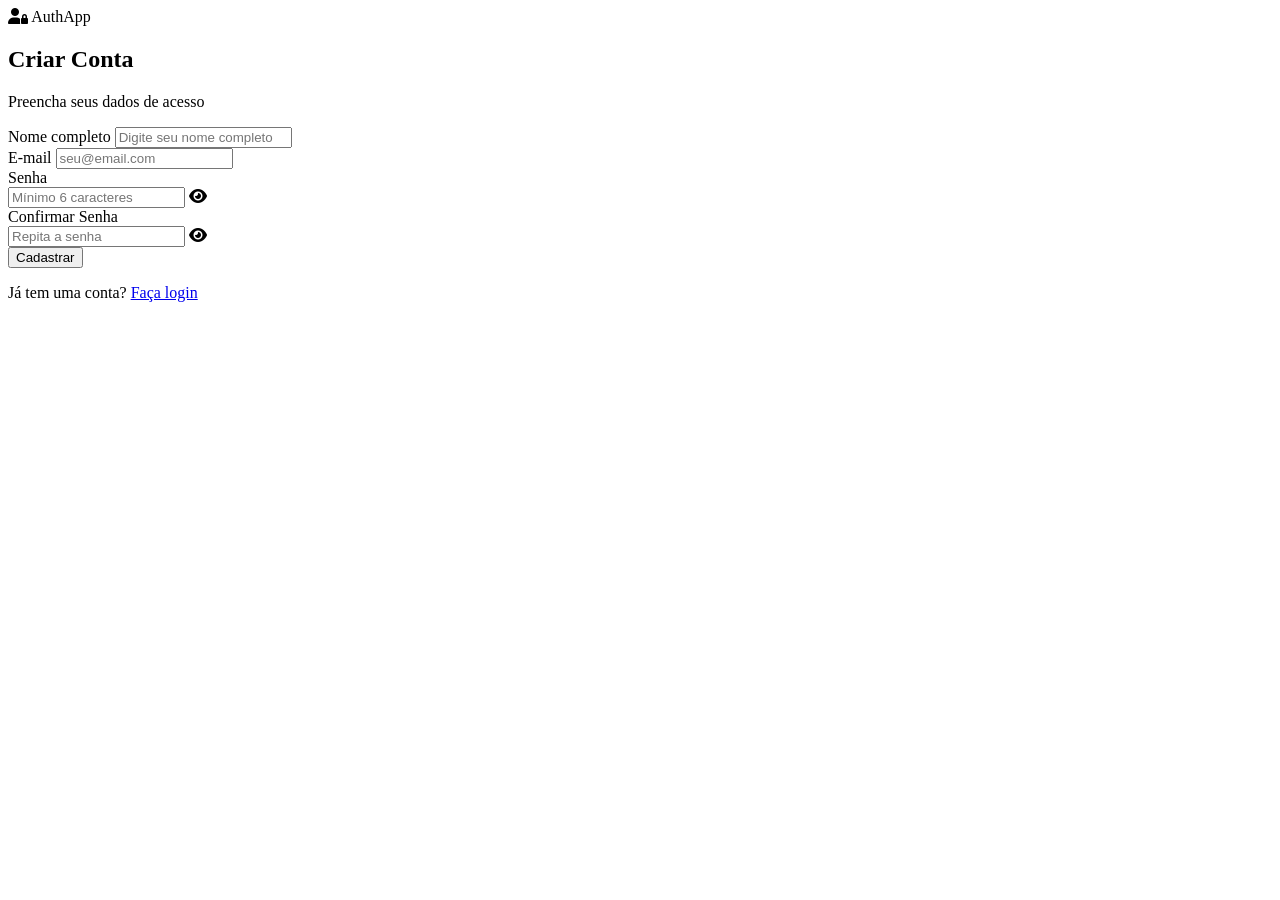
==== frontend/cadastro.html @ 44366c7d "feat(frontend): estruturar semantica e acessibilidade da tela de cadastro" ====
<!DOCTYPE html>
<html lang="pt-br">
<head>
    <meta charset="UTF-8">
    <meta name="viewport" content="width=device-width, initial-scale=1.0">
    <title>AuthApp - Criar Conta</title>
    <link rel="stylesheet" href="https://cdnjs.cloudflare.com/ajax/libs/font-awesome/6.5.1/css/all.min.css">
    <link rel="stylesheet" href="css/global.css">
    <link rel="stylesheet" href="css/auth.css">
</head>
<body>
    <header class="header">
        <div class="logo-container">
            <i class="fa-solid fa-user-lock logo"></i>
            <span class="logo-text">AuthApp</span>
        </div>
    </header>
    <main class="container">
        <div class="form-card">
            <div class="form-header">
                <h2 class="title-form-header">Criar Conta</h2>
                <p class="paragraph-form-header">Preencha seus dados de acesso</p>
            </div>

            <div id="mensagem-feedback" class="feedback-message" style="display: none;"></div>

            <form id="form-cadastro">
                <div class="field name">
                    <label for="nome">Nome completo</label>
                    <input 
                        type="text" 
                        id="nome"
                        name="nome" 
                        placeholder="Digite seu nome completo" 
                        autocomplete="name"
                        required    
                    >
                </div>

                <div class="field email">
                    <label for="email">E-mail</label>
                    <input 
                        type="email" 
                        id="email"
                        name="email" 
                        placeholder="seu@email.com" 
                        autocomplete="email"
                        required    
                    >
                </div>

                <div class="field password-field">
                    <label for="senha">Senha</label>
                    <div class="input-wrapper">
                        <input
                            type="password"
                            id="senha"
                            name="senha"
                            placeholder="Mínimo 6 caracteres"
                            minlength="6"
                            required
                        >
                        <i class="fa-solid fa-eye toggle-password" id="toggle-senha"></i>
                    </div>
                </div>

                <div class="field password-field">
                    <label for="confirmarSenha">Confirmar Senha</label>
                    <div class="input-wrapper">
                        <input
                            type="password"
                            id="confirmarSenha"
                            name="confirmarSenha"
                            placeholder="Repita a senha"
                            minlength="6"
                            required
                        >
                        <i class="fa-solid fa-eye toggle-password" id="toggle-confirmarSenha"></i>
                    </div>
                </div>

                <button type="submit" class="btn-primary">Cadastrar</button>

                <div class="form-footer">
                    <p>Já tem uma conta? <a href="index.html"><span>Faça login</span></a></p>
                </div>
            </form>
        </div>
    </main>

    <script type="module" src="js/pages/cadastro.js"></script>
</body>
</html>
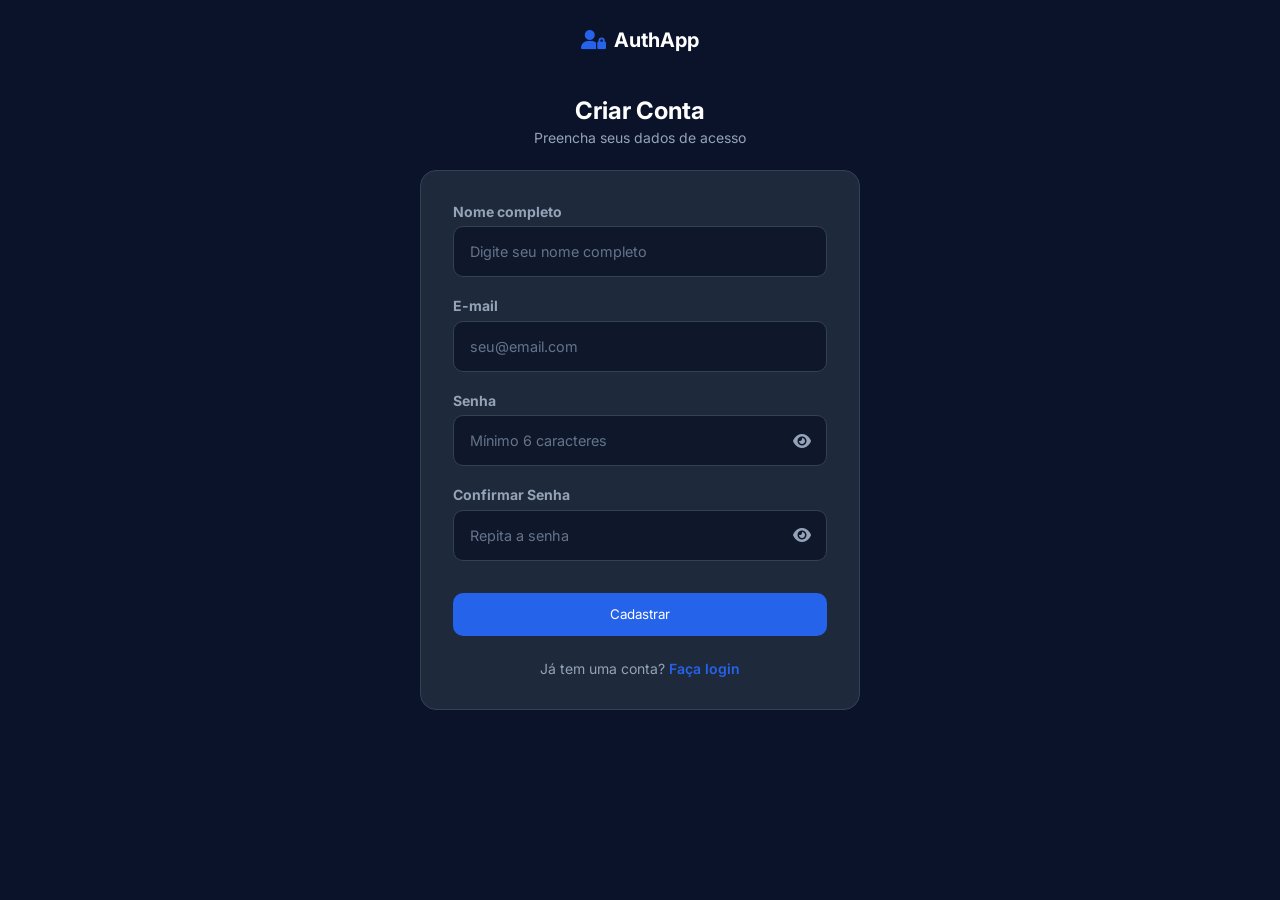
==== commit e097c521: "feat(frontend): estilizar tela de cadastro com design system e suporte a visualizacao de senha com e" ====
--- a/frontend/cadastro.html
+++ b/frontend/cadastro.html
@@ -16,17 +16,17 @@
         </div>
     </header>
     <main class="container">
+        <div class="form-header">
+            <h2 class="title-form-header">Criar Conta</h2>
+            <p class="paragraph-form-header">Preencha seus dados de acesso</p>
+        </div>
+
+        <div id="mensagem-feedback" class="feedback-message" style="display: none;"></div>
+
         <div class="form-card">
-            <div class="form-header">
-                <h2 class="title-form-header">Criar Conta</h2>
-                <p class="paragraph-form-header">Preencha seus dados de acesso</p>
-            </div>
-
-            <div id="mensagem-feedback" class="feedback-message" style="display: none;"></div>
-
             <form id="form-cadastro">
                 <div class="field name">
-                    <label for="nome">Nome completo</label>
+                    <label for="nome" class="text-field">Nome completo</label>
                     <input 
                         type="text" 
                         id="nome"
@@ -38,7 +38,7 @@
                 </div>
 
                 <div class="field email">
-                    <label for="email">E-mail</label>
+                    <label for="email" class="text-field">E-mail</label>
                     <input 
                         type="email" 
                         id="email"
@@ -50,7 +50,7 @@
                 </div>
 
                 <div class="field password-field">
-                    <label for="senha">Senha</label>
+                    <label for="senha" class="text-field">Senha</label>
                     <div class="input-wrapper">
                         <input
                             type="password"
@@ -61,11 +61,12 @@
                             required
                         >
                         <i class="fa-solid fa-eye toggle-password" id="toggle-senha"></i>
+                        <!--<i class="fa-solid fa-eye-slash"></i>-->
                     </div>
                 </div>
 
                 <div class="field password-field">
-                    <label for="confirmarSenha">Confirmar Senha</label>
+                    <label for="confirmarSenha" class="text-field">Confirmar Senha</label>
                     <div class="input-wrapper">
                         <input
                             type="password"
@@ -76,6 +77,7 @@
                             required
                         >
                         <i class="fa-solid fa-eye toggle-password" id="toggle-confirmarSenha"></i>
+                        <!--<i class="fa-solid fa-eye-slash"></i>-->
                     </div>
                 </div>
 
--- a/frontend/css/global.css
+++ b/frontend/css/global.css
@@ -0,0 +1,35 @@
+@import url('https://fonts.googleapis.com/css2?family=Inter:wght@400;500;600;700&display=swap');
+
+:root {
+    --bg-main: #0B132B;       /* Fundo da tela inteira */
+    --bg-card: #1E293B;
+    --bg-input: #0F172A;
+    
+    --border-color: #334155;
+    --border-focus: #3B82F6;
+
+    --text-primary: #FFFFFF;
+    --text-secondary: #94A3B8;
+    --text-muted: #64748B;
+
+    --primary-blue: #2563EB;
+    --primary-blue-hover: #1D4ED8;
+    --danger-red: #EF4444;
+    --danger-red-hover: #DC2626;
+    --success-green: #10B981;
+
+    --font-family: 'Inter', -apple-system, BlinkMacSystemFont, "Segoe UI", Roboto, sans-serif;
+}
+
+* {
+    margin: 0;
+    padding: 0;
+    box-sizing: border-box;
+    font-family: var(--font-family);
+}
+body {
+    background-color: var(--bg-main);
+    color: var(--text-primary);
+    min-height: 100vh;
+}
+
--- a/frontend/css/auth.css
+++ b/frontend/css/auth.css
@@ -0,0 +1,150 @@
+@import url(global.css);
+
+.logo-container {
+    display: flex;
+    flex-direction: row;
+    justify-content: center;
+    align-items: center;
+    padding-top: 1.75rem;
+    gap: 0.5rem;
+}
+
+.logo {
+    color: var(--primary-blue);
+    font-size: 1.25rem;
+}
+
+.logo-text {
+    font-weight: bold;
+    color: var(--text-primary);
+    font-size: 1.25rem;
+}
+
+.container {
+    display: flex;
+    flex-direction: column;
+    align-items: center;
+    justify-content: center;
+    padding: 1.25rem;
+}
+
+.form-header {
+    padding-top: 1.5em;
+    padding-bottom: 1.5rem;
+}
+
+.title-form-header {
+    text-align: center;
+    color: var(--text-primary);
+    font-size: 1.5rem;
+    margin-bottom: 0.25rem;
+}
+
+.paragraph-form-header {
+    color: var(--text-secondary);
+    font-size: 0.875rem;
+}
+
+.form-card {
+    width: 100%;
+    max-width: 440px;
+    background-color: var(--bg-card);
+    border: 1px solid var(--border-color);
+    border-radius: 16px;
+    padding: 2rem;
+}
+
+.field {
+    display: flex;
+    flex-direction: column;
+    margin-bottom: 1.25rem;
+}
+
+.text-field {
+    color: var(--text-secondary);
+    font-weight: bold;
+    font-size: 0.875rem;
+    margin-bottom: 0.4rem;
+}
+
+.field input {
+    width: 100%;
+    background-color: var(--bg-input);
+    color: var(--text-primary);
+    border: 1px solid var(--border-color);
+    border-radius: 10px;
+    padding: 1rem;
+    font-size: 0.9rem;
+    outline: none;
+}
+
+.field input:focus {
+    border-color: var(--border-focus);
+}
+
+.field input::placeholder {
+    color: var(--text-muted);
+}
+
+.input-wrapper {
+    position: relative;
+    display: flex;
+    align-items: center;
+}
+
+.input-wrapper input {
+    padding-right: 2.5rem;
+}
+
+.toggle-password {
+    position: absolute;
+    right: 1rem;
+    cursor: pointer;
+    color: var(--text-secondary);
+    transition: color 0.3 ease;
+}
+
+.toggle-password:hover {
+    color: var(--text-primary);
+}
+
+.btn-primary {
+    width: 100%;
+    background-color: var(--primary-blue);
+    color: var(--text-primary);
+    border: none;
+    border-radius: 10px;
+    padding: 0.85rem;
+    cursor: pointer;
+    margin-top: 0.75rem;
+    transition: background-color 0.2 ease;
+}
+
+.btn-primary:hover {
+    background-color: var(--primary-blue-hover);
+}
+
+.btn-primary:disabled {
+    opacity: 0.6;
+    cursor: not-allowed;
+}
+
+.form-footer {
+    text-align: center;
+    margin-top: 1.5rem;
+    font-size: 0.875rem;
+    color: var(--text-secondary);
+}
+
+.form-footer a {
+    text-decoration: none;
+}
+
+.form-footer a span {
+    color: var(--primary-blue);
+    font-weight: 600;
+}
+
+.form-footer a span:hover {
+    text-decoration: underline;
+}
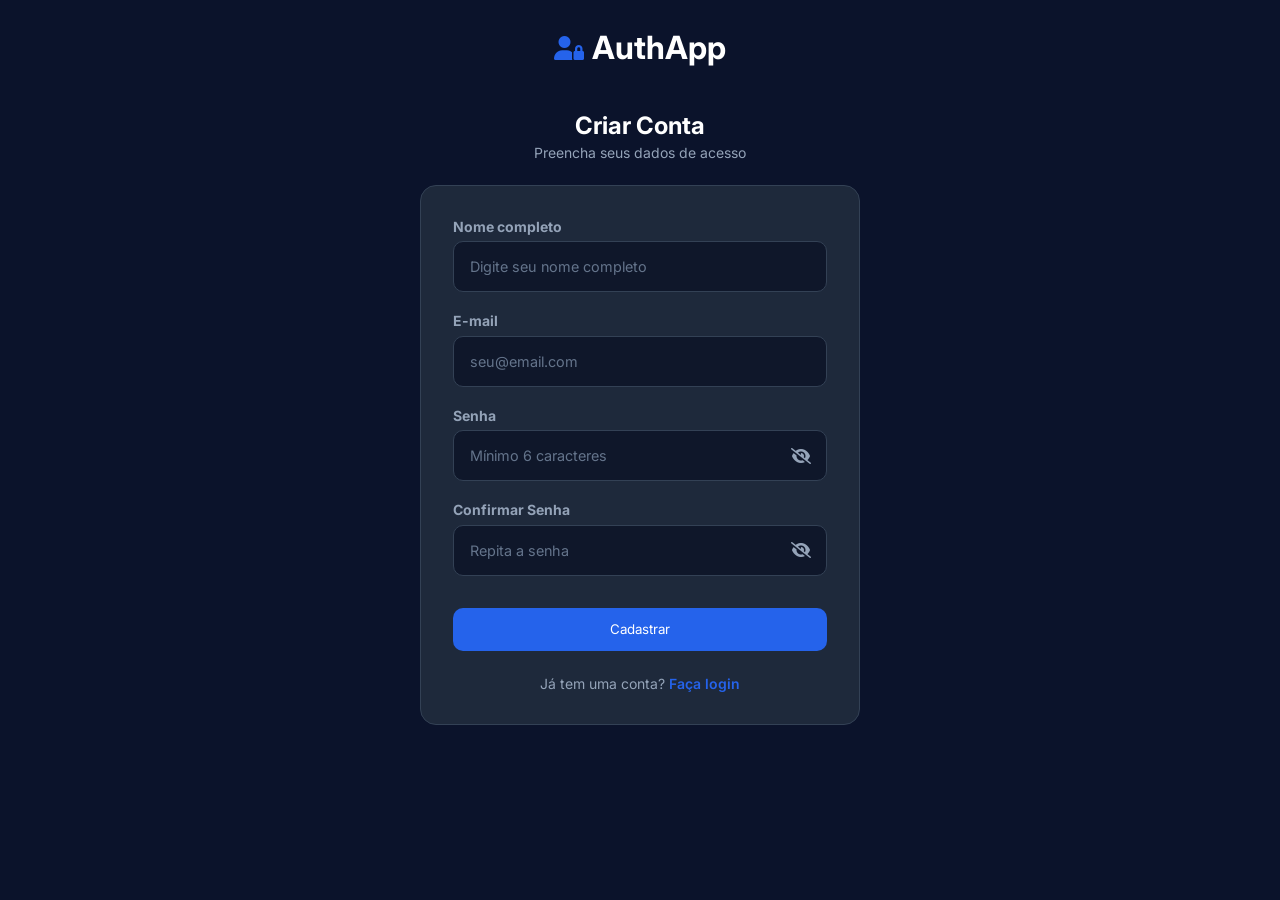
==== commit e7065e61: "feat(frontend): implementar cadastro com toggle de senha e integracao com api" ====
--- a/frontend/cadastro.html
+++ b/frontend/cadastro.html
@@ -60,8 +60,7 @@
                             minlength="6"
                             required
                         >
-                        <i class="fa-solid fa-eye toggle-password" id="toggle-senha"></i>
-                        <!--<i class="fa-solid fa-eye-slash"></i>-->
+                        <i class="fa-solid fa-eye-slash toggle-password" id="toggle-senha"></i>
                     </div>
                 </div>
 
@@ -76,8 +75,7 @@
                             minlength="6"
                             required
                         >
-                        <i class="fa-solid fa-eye toggle-password" id="toggle-confirmarSenha"></i>
-                        <!--<i class="fa-solid fa-eye-slash"></i>-->
+                        <i class="fa-solid fa-eye-slash toggle-password" id="toggle-confirmarSenha"></i>
                     </div>
                 </div>
 
--- a/frontend/css/auth.css
+++ b/frontend/css/auth.css
@@ -11,13 +11,13 @@
 
 .logo {
     color: var(--primary-blue);
-    font-size: 1.25rem;
+    font-size: 1.5rem;
 }
 
 .logo-text {
     font-weight: bold;
     color: var(--text-primary);
-    font-size: 1.25rem;
+    font-size: 2rem;
 }
 
 .container {
@@ -101,7 +101,7 @@
     right: 1rem;
     cursor: pointer;
     color: var(--text-secondary);
-    transition: color 0.3 ease;
+    transition: color 0.3s ease;
 }
 
 .toggle-password:hover {
@@ -117,7 +117,7 @@
     padding: 0.85rem;
     cursor: pointer;
     margin-top: 0.75rem;
-    transition: background-color 0.2 ease;
+    transition: background-color 0.2s ease;
 }
 
 .btn-primary:hover {
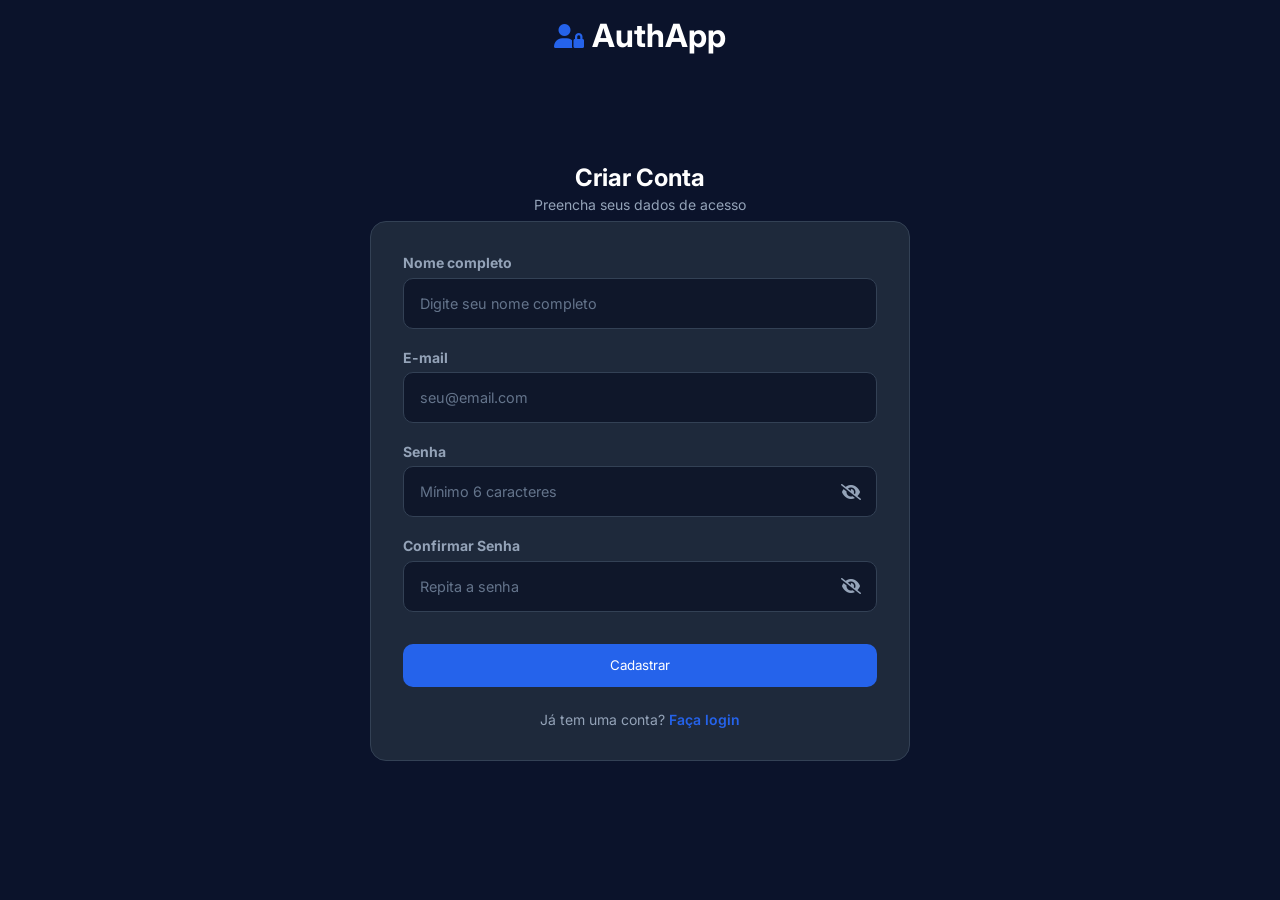
==== commit 8e4491ee: "feat(frontend): adiciona validacoes js" ====
--- a/frontend/cadastro.html
+++ b/frontend/cadastro.html
@@ -1,5 +1,6 @@
 <!DOCTYPE html>
 <html lang="pt-br">
+
 <head>
     <meta charset="UTF-8">
     <meta name="viewport" content="width=device-width, initial-scale=1.0">
@@ -8,6 +9,7 @@
     <link rel="stylesheet" href="css/global.css">
     <link rel="stylesheet" href="css/auth.css">
 </head>
+
 <body>
     <header class="header">
         <div class="logo-container">
@@ -24,42 +26,24 @@
         <div id="mensagem-feedback" class="feedback-message" style="display: none;"></div>
 
         <div class="form-card">
-            <form id="form-cadastro">
+            <form id="form-cadastro" novalidate>
                 <div class="field name">
                     <label for="nome" class="text-field">Nome completo</label>
-                    <input 
-                        type="text" 
-                        id="nome"
-                        name="nome" 
-                        placeholder="Digite seu nome completo" 
-                        autocomplete="name"
-                        required    
-                    >
+                    <input type="text" id="nome" name="nome" placeholder="Digite seu nome completo" autocomplete="name"
+                        required>
                 </div>
 
                 <div class="field email">
                     <label for="email" class="text-field">E-mail</label>
-                    <input 
-                        type="email" 
-                        id="email"
-                        name="email" 
-                        placeholder="seu@email.com" 
-                        autocomplete="email"
-                        required    
-                    >
+                    <input type="email" id="email" name="email" placeholder="seu@email.com" autocomplete="email"
+                        required>
                 </div>
 
                 <div class="field password-field">
                     <label for="senha" class="text-field">Senha</label>
                     <div class="input-wrapper">
-                        <input
-                            type="password"
-                            id="senha"
-                            name="senha"
-                            placeholder="Mínimo 6 caracteres"
-                            minlength="6"
-                            required
-                        >
+                        <input type="password" id="senha" name="senha" placeholder="Mínimo 6 caracteres" minlength="6"
+                            required>
                         <i class="fa-solid fa-eye-slash toggle-password" id="toggle-senha"></i>
                     </div>
                 </div>
@@ -67,14 +51,8 @@
                 <div class="field password-field">
                     <label for="confirmarSenha" class="text-field">Confirmar Senha</label>
                     <div class="input-wrapper">
-                        <input
-                            type="password"
-                            id="confirmarSenha"
-                            name="confirmarSenha"
-                            placeholder="Repita a senha"
-                            minlength="6"
-                            required
-                        >
+                        <input type="password" id="confirmarSenha" name="confirmarSenha" placeholder="Repita a senha"
+                            minlength="6" required>
                         <i class="fa-solid fa-eye-slash toggle-password" id="toggle-confirmarSenha"></i>
                     </div>
                 </div>
@@ -90,4 +68,5 @@
 
     <script type="module" src="js/pages/cadastro.js"></script>
 </body>
+
 </html>
--- a/frontend/css/global.css
+++ b/frontend/css/global.css
@@ -31,5 +31,4 @@
     background-color: var(--bg-main);
     color: var(--text-primary);
     min-height: 100vh;
-}
-
+}
--- a/frontend/css/auth.css
+++ b/frontend/css/auth.css
@@ -1,11 +1,30 @@
 @import url(global.css);
+
+body {
+    min-height: 100vh;
+    display: flex;
+    flex-direction: column;
+    justify-content: center;
+    align-items: center;
+    padding: 1.5rem 1rem;
+    position: relative;
+}
+
+.header {
+    position: absolute;
+    top: 1rem;
+    left: 50%;
+    transform: translateX(-50%);
+    width: auto;
+    margin-bottom: 0;
+}
 
 .logo-container {
     display: flex;
     flex-direction: row;
     justify-content: center;
     align-items: center;
-    padding-top: 1.75rem;
+    padding-top: 0;
     gap: 0.5rem;
 }
 
@@ -21,16 +40,16 @@
 }
 
 .container {
+    width: 100%;
+    max-width: 540px;
     display: flex;
     flex-direction: column;
     align-items: center;
-    justify-content: center;
-    padding: 1.25rem;
 }
 
 .form-header {
     padding-top: 1.5em;
-    padding-bottom: 1.5rem;
+    padding-bottom: 0.5rem;
 }
 
 .title-form-header {
@@ -47,7 +66,7 @@
 
 .form-card {
     width: 100%;
-    max-width: 440px;
+    max-width: 540px;
     background-color: var(--bg-card);
     border: 1px solid var(--border-color);
     border-radius: 16px;
@@ -147,4 +166,9 @@
 
 .form-footer a span:hover {
     text-decoration: underline;
+}
+
+.field input.input-error {
+    border-color: var(--danger-red, #EF4444) !important;
+    box-shadow: 0 0 0 2px rgba(239, 68, 68, 0.25) !important;
 }
